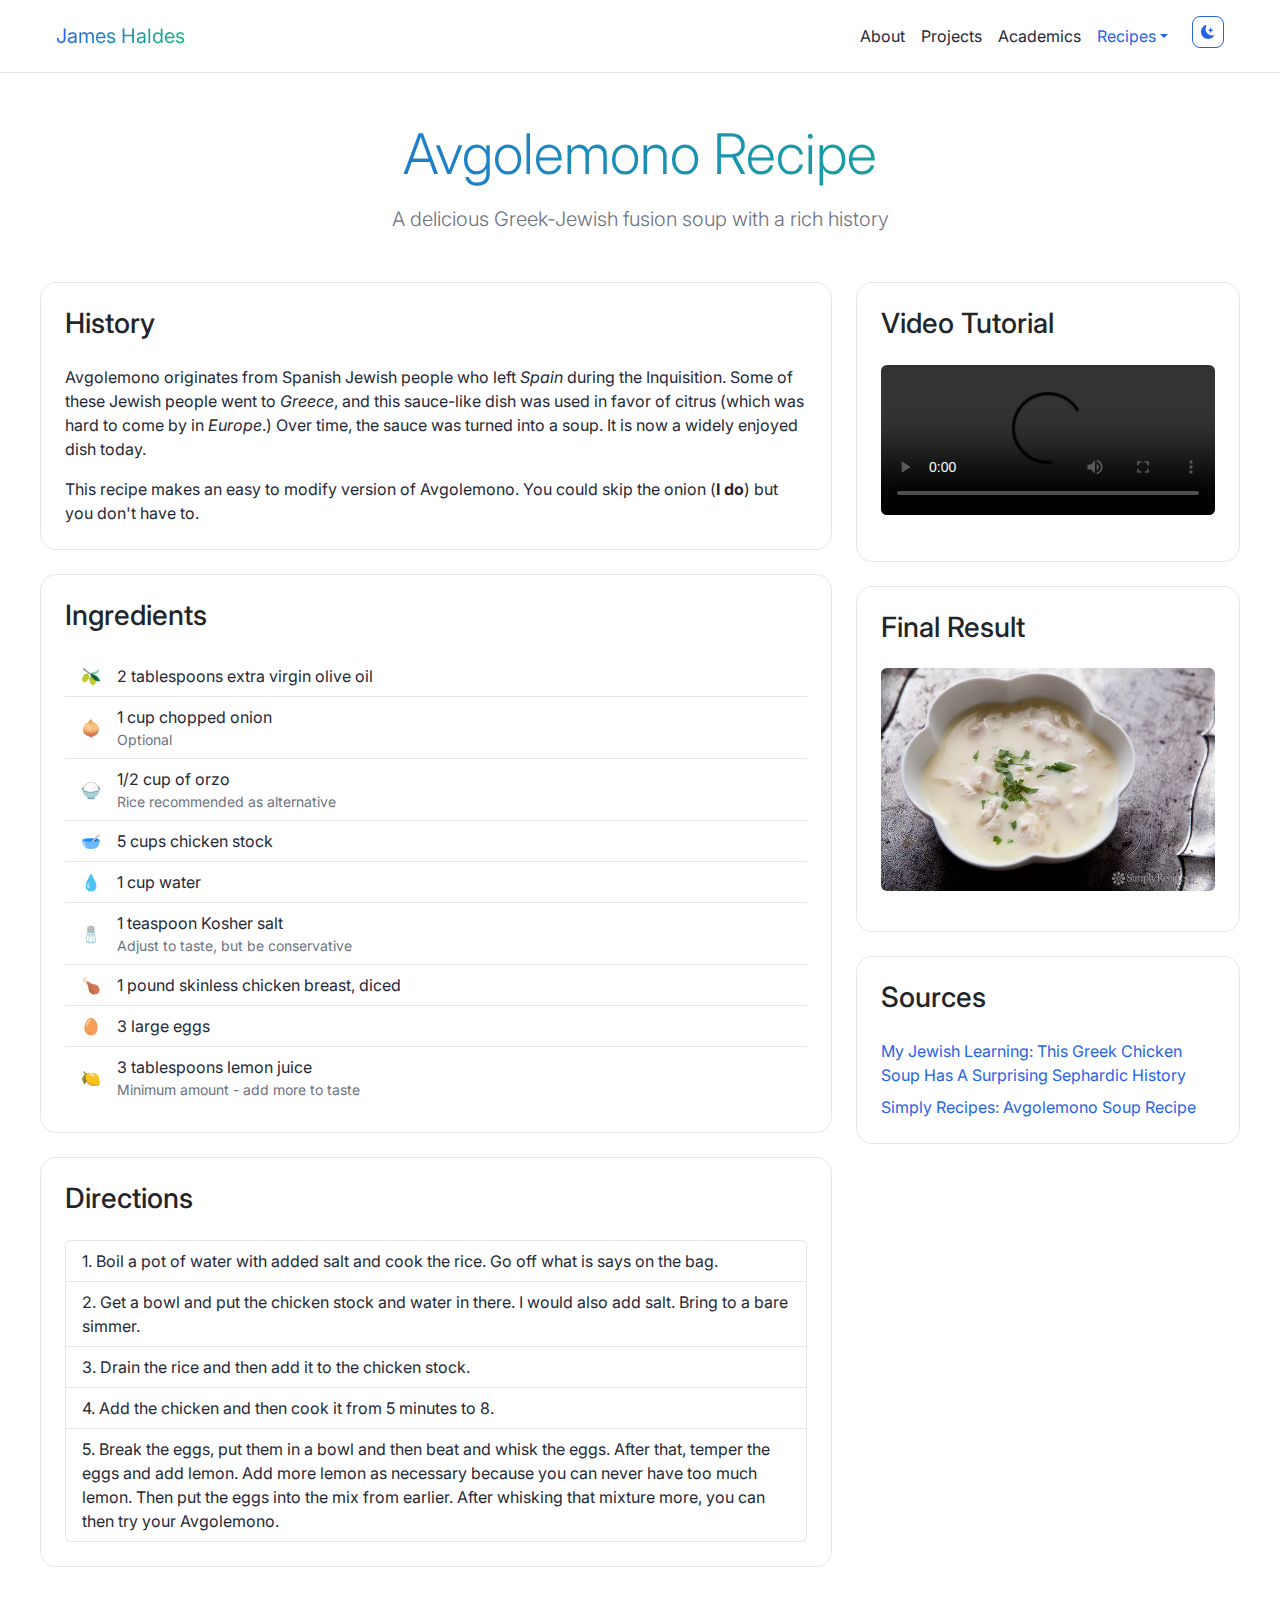
==== Recipe.html @ a3cd4800 "Refactor portfolio and recipe pages with comprehensive design updates" ====
<!DOCTYPE html>
<html lang="en">
    <head>
        <!-- James H. 1st Period -->
        <meta charset="utf-8">
        <title>Avgolemono Recipe | James Haldes</title>
        <meta name="viewport" content="width=device-width, initial-scale=1">
        <link rel="preconnect" href="https://fonts.googleapis.com">
        <link rel="preconnect" href="https://fonts.gstatic.com" crossorigin>
        <link href="https://fonts.googleapis.com/css2?family=Inter:wght@400;500;600;700&display=swap" rel="stylesheet">
        <link href="https://cdn.jsdelivr.net/npm/bootstrap@5.3.3/dist/css/bootstrap.min.css" rel="stylesheet">
        <link href="style/main.css" rel="stylesheet">
        <script src="https://cdn.jsdelivr.net/npm/bootstrap@5.3.3/dist/js/bootstrap.bundle.min.js" defer></script>
    </head>
    <body>
        <nav class="navbar navbar-expand-sm">
            <div class="container">
                <a class="navbar-brand text-gradient" href="index.html">James Haldes</a>
                <button class="navbar-toggler" type="button" data-bs-toggle="collapse" data-bs-target="#navbarNav">
                    <span class="navbar-toggler-icon"></span>
                </button>
                <div class="collapse navbar-collapse" id="navbarNav">
                    <ul class="navbar-nav ms-auto">
                        <li class="nav-item">
                            <a class="nav-link" href="index.html#about">About</a>
                        </li>
                        <li class="nav-item">
                            <a class="nav-link" href="index.html#projects">Projects</a>
                        </li>
                        <li class="nav-item">
                            <a class="nav-link" href="index.html#academics">Academics</a>
                        </li>
                        <li class="nav-item dropdown">
                            <a class="nav-link dropdown-toggle active" href="#" role="button" data-bs-toggle="dropdown">Recipes</a>
                            <ul class="dropdown-menu">
                                <li><a class="dropdown-item" href="Recipe.html">Classic Recipe</a></li>
                                <li><a class="dropdown-item" href="recipeCSS.html">Styled Recipe</a></li>
                                <li><a class="dropdown-item" href="recipe3.html">Modern Recipe</a></li>
                            </ul>
                        </li>
                        <li class="nav-item">
                            <button id="theme-toggle" class="btn btn-sm btn-outline-primary ms-3">
                                <svg xmlns="http://www.w3.org/2000/svg" width="16" height="16" fill="currentColor" class="bi bi-moon-stars" viewBox="0 0 16 16">
                                    <path d="M6 .278a.768.768 0 0 1 .08.858 7.208 7.208 0 0 0-.878 3.46c0 4.021 3.278 7.277 7.318 7.277.527 0 1.04-.055 1.533-.16a.787.787 0 0 1 .81.316.733.733 0 0 1-.031.893A8.349 8.349 0 0 1 8.344 16C3.734 16 0 12.286 0 7.71 0 4.266 2.114 1.312 5.124.06A.752.752 0 0 1 6 .278z"/>
                                    <path d="M10.794 3.148a.217.217 0 0 1 .412 0l.387 1.162c.173.518.579.924 1.097 1.097l1.162.387a.217.217 0 0 1 0 .412l-1.162.387a1.734 1.734 0 0 0-1.097 1.097l-.387 1.162a.217.217 0 0 1-.412 0l-.387-1.162A1.734 1.734 0 0 0 9.31 6.593l-1.162-.387a.217.217 0 0 1 0-.412l1.162-.387a1.734 1.734 0 0 0 1.097-1.097l.387-1.162z"/>
                                </svg>
                            </button>
                        </li>
                    </ul>
                </div>
            </div>
        </nav>

        <main class="container section animate-fade-in">
            <header class="text-center mb-5">
                <h1 class="display-4 text-gradient">Avgolemono Recipe</h1>
                <p class="lead">A delicious Greek-Jewish fusion soup with a rich history</p>
            </header>

            <div class="row">
                <div class="col-lg-8">
                    <div class="card mb-4">
                        <div class="card-body">
                            <h2 class="h3 mb-4">History</h2>
                            <p>Avgolemono originates from Spanish Jewish people who left <i>Spain</i> during the Inquisition. Some of these Jewish people went to <i>Greece</i>, and this sauce-like dish was used in favor of citrus (which was hard to come by in <i>Europe</i>.) Over time, the sauce was turned into a soup. It is now a widely enjoyed dish today.</p>
                            <p class="mb-0">This recipe makes an easy to modify version of Avgolemono. You could skip the onion (<b>I do</b>) but you don't have to.</p>
                        </div>
                    </div>

                    <div class="card mb-4">
                        <div class="card-body">
                            <h2 class="h3 mb-4">Ingredients</h2>
                            <ul class="list-group list-group-flush">
                                <li class="list-group-item d-flex align-items-center">
                                    <span class="me-3">🫒</span>
                                    <div>
                                        <span>2 tablespoons extra virgin olive oil</span>
                                    </div>
                                </li>
                                <li class="list-group-item d-flex align-items-center">
                                    <span class="me-3">🧅</span>
                                    <div>
                                        <span>1 cup chopped onion</span>
                                        <small class="d-block text-muted">Optional</small>
                                    </div>
                                </li>
                                <li class="list-group-item d-flex align-items-center">
                                    <span class="me-3">🍚</span>
                                    <div>
                                        <span>1/2 cup of orzo</span>
                                        <small class="d-block text-muted">Rice recommended as alternative</small>
                                    </div>
                                </li>
                                <li class="list-group-item d-flex align-items-center">
                                    <span class="me-3">🥣</span>
                                    <div>
                                        <span>5 cups chicken stock</span>
                                    </div>
                                </li>
                                <li class="list-group-item d-flex align-items-center">
                                    <span class="me-3">💧</span>
                                    <div>
                                        <span>1 cup water</span>
                                    </div>
                                </li>
                                <li class="list-group-item d-flex align-items-center">
                                    <span class="me-3">🧂</span>
                                    <div>
                                        <span>1 teaspoon Kosher salt</span>
                                        <small class="d-block text-muted">Adjust to taste, but be conservative</small>
                                    </div>
                                </li>
                                <li class="list-group-item d-flex align-items-center">
                                    <span class="me-3">🍗</span>
                                    <div>
                                        <span>1 pound skinless chicken breast, diced</span>
                                    </div>
                                </li>
                                <li class="list-group-item d-flex align-items-center">
                                    <span class="me-3">🥚</span>
                                    <div>
                                        <span>3 large eggs</span>
                                    </div>
                                </li>
                                <li class="list-group-item d-flex align-items-center">
                                    <span class="me-3">🍋</span>
                                    <div>
                                        <span>3 tablespoons lemon juice</span>
                                        <small class="d-block text-muted">Minimum amount - add more to taste</small>
                                    </div>
                                </li>
                            </ul>
                        </div>
                    </div>

                    <div class="card">
                        <div class="card-body">
                            <h2 class="h3 mb-4">Directions</h2>
                            <ol class="list-group list-group-numbered">
                                <li class="list-group-item">Boil a pot of water with added salt and cook the rice. Go off what is says on the bag.</li>
                                <li class="list-group-item">Get a bowl and put the chicken stock and water in there. I would also add salt. Bring to a bare simmer.</li>
                                <li class="list-group-item">Drain the rice and then add it to the chicken stock.</li>
                                <li class="list-group-item">Add the chicken and then cook it from 5 minutes to 8.</li>
                                <li class="list-group-item">Break the eggs, put them in a bowl and then beat and whisk the eggs. After that, temper the eggs and add lemon. Add more lemon as necessary because you can never have too much lemon. Then put the eggs into the mix from earlier. After whisking that mixture more, you can then try your Avgolemono.</li>
                            </ol>
                        </div>
                    </div>
                </div>

                <div class="col-lg-4">
                    <div class="card mb-4">
                        <div class="card-body">
                            <h2 class="h3 mb-4">Video Tutorial</h2>
                            <video class="w-100 rounded mb-3" controls>
                                <source src="Media/videoplayback.mp4" type="video/mp4">
                                Your browser does not support the video tag.
                            </video>
                        </div>
                    </div>

                    <div class="card mb-4">
                        <div class="card-body">
                            <h2 class="h3 mb-4">Final Result</h2>
                            <img src="Media/avgolemono.webp" alt="Avgolemono" class="img-fluid rounded mb-3">
                        </div>
                    </div>

                    <div class="card">
                        <div class="card-body">
                            <h2 class="h3 mb-4">Sources</h2>
                            <ul class="list-unstyled mb-0">
                                <li class="mb-2">
                                    <a href="https://www.myjewishlearning.com/the-nosher/this-greek-chicken-soup-has-a-surprising-sephardic-history/" target="_blank" class="text-decoration-none">
                                        My Jewish Learning: This Greek Chicken Soup Has A Surprising Sephardic History
                                    </a>
                                </li>
                                <li>
                                    <a href="https://www.simplyrecipes.com/recipes/avgolemono_soup/" target="_blank" class="text-decoration-none">
                                        Simply Recipes: Avgolemono Soup Recipe
                                    </a>
                                </li>
                            </ul>
                        </div>
                    </div>
                </div>
            </div>
        </main>

        <!-- Lightbox Overlay -->
        <div class="lightbox-overlay">
            <div class="lightbox-content">
                <button class="lightbox-close">&times;</button>
                <img class="lightbox-image" src="" alt="">
                <div class="lightbox-caption"></div>
            </div>
        </div>

        <script>
            // Theme toggle functionality
            const themeToggle = document.getElementById('theme-toggle');
            const body = document.body;
            
            // Check for saved theme preference
            if (localStorage.getItem('theme') === 'dark') {
                body.classList.add('dark-mode');
            }
            
            themeToggle.addEventListener('click', () => {
                body.classList.toggle('dark-mode');
                localStorage.setItem('theme', body.classList.contains('dark-mode') ? 'dark' : 'light');
            });

            // Lightbox functionality
            const lightboxOverlay = document.querySelector('.lightbox-overlay');
            const lightboxImage = document.querySelector('.lightbox-image');
            const lightboxCaption = document.querySelector('.lightbox-caption');
            const lightboxClose = document.querySelector('.lightbox-close');

            // Get all clickable images
            const clickableImages = document.querySelectorAll('.card-img-top, .img-fluid');

            clickableImages.forEach(img => {
                img.addEventListener('click', () => {
                    lightboxImage.src = img.src;
                    lightboxImage.alt = img.alt;
                    lightboxCaption.textContent = img.alt;
                    lightboxOverlay.classList.add('active');
                    document.body.style.overflow = 'hidden';
                });
            });

            // Close lightbox when clicking the close button or outside the image
            lightboxClose.addEventListener('click', closeLightbox);
            lightboxOverlay.addEventListener('click', (e) => {
                if (e.target === lightboxOverlay) {
                    closeLightbox();
                }
            });

            // Close lightbox when pressing Escape key
            document.addEventListener('keydown', (e) => {
                if (e.key === 'Escape' && lightboxOverlay.classList.contains('active')) {
                    closeLightbox();
                }
            });

            function closeLightbox() {
                lightboxOverlay.classList.remove('active');
                document.body.style.overflow = '';
                lightboxImage.src = '';
            }
        </script>
    </body>
</html>
---- style/main.css ----
:root {
  /* Color system */
  --primary: #2563eb;
  --primary-dark: #1d4ed8;
  --secondary: #10b981;
  --secondary-dark: #059669;
  --background: #ffffff;
  --background-alt: #f3f4f6;
  --text: #1f2937;
  --text-light: #6b7280;
  --border: #e5e7eb;
  
  /* Dark mode colors */
  --dark-background: #111827;
  --dark-background-alt: #1f2937;
  --dark-text: #f9fafb;
  --dark-text-light: #9ca3af;
  --dark-border: #374151;
  
  /* Typography */
  --font-sans: 'Inter', system-ui, -apple-system, sans-serif;
  --font-mono: 'JetBrains Mono', monospace;
  
  /* Spacing */
  --spacing-xs: 0.25rem;
  --spacing-sm: 0.5rem;
  --spacing-md: 1rem;
  --spacing-lg: 1.5rem;
  --spacing-xl: 2rem;
  --spacing-2xl: 3rem;
  
  /* Border radius */
  --radius-sm: 0.25rem;
  --radius-md: 0.5rem;
  --radius-lg: 1rem;
  --radius-full: 9999px;
  
  /* Shadows */
  --shadow-sm: 0 1px 2px 0 rgb(0 0 0 / 0.05);
  --shadow-md: 0 4px 6px -1px rgb(0 0 0 / 0.1);
  --shadow-lg: 0 10px 15px -3px rgb(0 0 0 / 0.1);
}

/* Base styles */
body {
  font-family: var(--font-sans);
  color: var(--text);
  background-color: var(--background);
  line-height: 1.5;
  margin: 0;
  transition: background-color 0.3s, color 0.3s;
}

/* Dark mode */
body.dark-mode {
  color: var(--dark-text);
  background-color: var(--dark-background);
}

/* Typography */
h1, h2, h3, h4, h5, h6 {
  margin-bottom: var(--spacing-md);
  font-weight: 600;
  line-height: 1.2;
  color: var(--text);
}

.dark-mode h1, 
.dark-mode h2, 
.dark-mode h3, 
.dark-mode h4, 
.dark-mode h5, 
.dark-mode h6 {
  color: var(--dark-text);
}

h1 { font-size: 2.5rem; }
h2 { font-size: 2rem; }
h3 { font-size: 1.5rem; }

p { 
  margin-bottom: var(--spacing-md);
  color: var(--text);
}

.dark-mode p {
  color: var(--dark-text);
}

/* Links */
a {
  color: var(--primary);
  transition: color 0.2s;
}

.dark-mode a {
  color: var(--primary);
}

a:hover {
  color: var(--primary-dark);
}

/* Container */
.container {
  width: 100%;
  max-width: 1200px;
  margin: 0 auto;
  padding: 0 var(--spacing-md);
}

/* Card */
.card {
  background-color: var(--background);
  border: 1px solid var(--border);
  border-radius: var(--radius-lg);
  padding: 0;
  transition: transform 0.2s, box-shadow 0.2s;
  overflow: hidden;
}

.card-body {
  padding: var(--spacing-lg);
}

.card:hover {
  transform: translateY(-2px);
  box-shadow: var(--shadow-lg);
}

.dark-mode .card {
  background-color: var(--dark-background-alt);
  border-color: var(--dark-border);
}

.card-img-top {
  width: 100%;
  height: 240px;
  object-fit: cover;
  border-bottom: 1px solid var(--border);
  background-color: var(--background-alt);
}

.dark-mode .card-img-top {
  border-color: var(--dark-border);
  background-color: var(--dark-background);
  filter: brightness(1.1) contrast(1.1);
}

/* List groups */
.list-group-item {
  background-color: var(--background);
  border-color: var(--border);
  color: var(--text);
  transition: background-color 0.3s ease, color 0.3s ease, border-color 0.3s ease;
}

.dark-mode .list-group-item {
  background-color: var(--dark-background-alt);
  border-color: var(--dark-border);
  color: var(--dark-text);
}

/* Button */
.btn {
  display: inline-flex;
  align-items: center;
  justify-content: center;
  padding: var(--spacing-sm) var(--spacing-lg);
  border-radius: var(--radius-md);
  font-weight: 500;
  text-decoration: none;
  transition: all 0.2s;
  cursor: pointer;
  border: 1px solid transparent;
  line-height: 1;
}

.btn svg {
  display: block;
  width: 1em;
  height: 1em;
}

.btn-primary {
  background-color: var(--primary);
  color: white;
  border-color: var(--primary);
}

.btn-primary:hover {
  background-color: var(--primary-dark);
  border-color: var(--primary-dark);
  color: white;
}

.dark-mode .btn-primary {
  background-color: var(--primary);
  color: var(--dark-text);
  border-color: var(--primary);
}

.dark-mode .btn-primary:hover {
  background-color: var(--primary-dark);
  border-color: var(--primary-dark);
  color: var(--dark-text);
}

.btn-secondary {
  background-color: var(--secondary);
  color: white;
  border-color: var(--secondary);
}

.btn-secondary:hover {
  background-color: var(--secondary-dark);
  border-color: var(--secondary-dark);
  color: white;
}

.dark-mode .btn-secondary {
  background-color: var(--secondary);
  color: var(--dark-text);
  border-color: var(--secondary);
}

.dark-mode .btn-secondary:hover {
  background-color: var(--secondary-dark);
  border-color: var(--secondary-dark);
  color: var(--dark-text);
}

.btn-outline-primary {
  color: var(--primary);
  border-color: var(--primary);
  background-color: transparent;
}

.btn-outline-primary:hover {
  background-color: var(--primary);
  color: white;
}

.dark-mode .btn-outline-primary {
  color: var(--dark-text);
  border-color: var(--dark-text);
  background-color: transparent;
}

.dark-mode .btn-outline-primary:hover {
  background-color: var(--dark-text);
  color: var(--dark-background);
  border-color: var(--dark-text);
}

.btn-sm {
  padding: var(--spacing-xs) var(--spacing-xs);
  font-size: 0.875rem;
  min-height: 32px;
  min-width: 32px;
}

/* Navbar */
.navbar {
  position: sticky;
  top: 0;
  z-index: 1000;
  background-color: var(--background);
  border-bottom: 1px solid var(--border);
  padding: var(--spacing-md) 0;
  backdrop-filter: blur(8px);
}

.dark-mode .navbar {
  background-color: var(--dark-background);
  border-color: var(--dark-border);
}

.nav-link {
  color: var(--text);
}

.dark-mode .nav-link {
  color: var(--dark-text);
}

.nav-link:hover {
  color: var(--primary);
}

.dark-mode .nav-link:hover {
  color: var(--primary);
}

.nav-link.active {
  color: var(--primary) !important;
}

.dropdown-menu {
  background-color: var(--background);
  border-color: var(--border);
}

.dark-mode .dropdown-menu {
  background-color: var(--dark-background-alt);
  border-color: var(--dark-border);
}

.dropdown-item {
  color: var(--text);
}

.dark-mode .dropdown-item {
  color: var(--dark-text);
}

.dropdown-item:hover {
  background-color: var(--background-alt);
  color: var(--primary);
}

.dark-mode .dropdown-item:hover {
  background-color: var(--dark-background);
  color: var(--primary);
}

/* Grid */
.grid {
  display: grid;
  gap: var(--spacing-lg);
}

.grid-2 {
  grid-template-columns: repeat(2, 1fr);
}

.grid-3 {
  grid-template-columns: repeat(3, 1fr);
}

@media (max-width: 768px) {
  .grid-2, .grid-3 {
    grid-template-columns: 1fr;
  }
}

/* Utilities */
.text-gradient {
  background: linear-gradient(to right, var(--primary), var(--secondary));
  -webkit-background-clip: text;
  -webkit-text-fill-color: transparent;
}

.text-muted {
  color: var(--text-light) !important;
}

.dark-mode .text-muted {
  color: var(--dark-text-light) !important;
}

.animate-fade-in {
  animation: fadeIn 0.5s ease-in;
}

.animate-slide-up {
  animation: slideUp 0.5s ease-out;
}

@keyframes fadeIn {
  from { opacity: 0; }
  to { opacity: 1; }
}

@keyframes slideUp {
  from { transform: translateY(20px); opacity: 0; }
  to { transform: translateY(0); opacity: 1; }
}

/* Section */
.section {
  padding: var(--spacing-2xl) 0;
}

.bg-light {
  background-color: var(--background-alt) !important;
}

.dark-mode .bg-light {
  background-color: var(--dark-background-alt) !important;
}

/* Image */
.img-fluid {
  max-width: 100%;
  height: auto;
  border-radius: var(--radius-md);
}

/* Footer */
.footer {
  background-color: var(--background-alt);
  padding: var(--spacing-2xl) 0;
  margin-top: var(--spacing-2xl);
}

.dark-mode .footer {
  background-color: var(--dark-background-alt);
}

/* Timeline */
.timeline-content {
  background-color: var(--background-alt);
  color: var(--text);
}

.dark-mode .timeline-content {
  background-color: var(--dark-background-alt);
  color: var(--dark-text);
}

/* Lead text */
.lead {
  color: var(--text-light);
}

.dark-mode .lead {
  color: var(--dark-text-light);
}

/* Code and pre */
code, pre {
  background-color: var(--background-alt);
  color: var(--text);
}

.dark-mode code,
.dark-mode pre {
  background-color: var(--dark-background-alt);
  color: var(--dark-text);
}

/* Form elements */
input, textarea, select {
  background-color: var(--background);
  color: var(--text);
  border-color: var(--border);
}

.dark-mode input,
.dark-mode textarea,
.dark-mode select {
  background-color: var(--dark-background-alt);
  color: var(--dark-text);
  border-color: var(--dark-border);
}

/* Profile image */
.profile-image {
  width: 300px;
  height: 300px;
  object-fit: cover;
  border-radius: 50%;
  box-shadow: var(--shadow-lg);
}

.dark-mode .profile-image {
  border: 2px solid var(--dark-border);
}

/* Project Status */
.project-status {
  display: inline-flex;
  align-items: center;
  gap: var(--spacing-xs);
  padding: var(--spacing-xs) var(--spacing-sm);
  border-radius: var(--radius-full);
  font-size: 0.875rem;
  font-weight: 500;
  margin-bottom: var(--spacing-md);
}

.project-status::before {
  content: '';
  width: 8px;
  height: 8px;
  border-radius: 50%;
  background-color: currentColor;
  animation: pulse 2s infinite;
}

.project-status.in-progress {
  color: var(--primary);
  background-color: color-mix(in srgb, var(--primary) 15%, transparent);
}

.project-status.completed {
  color: var(--secondary);
  background-color: color-mix(in srgb, var(--secondary) 15%, transparent);
}

.dark-mode .project-status.in-progress {
  background-color: color-mix(in srgb, var(--primary) 25%, transparent);
}

.dark-mode .project-status.completed {
  background-color: color-mix(in srgb, var(--secondary) 25%, transparent);
}

@keyframes pulse {
  0% { opacity: 1; }
  50% { opacity: 0.5; }
  100% { opacity: 1; }
}

/* Project card specific styles */
.project-card {
  position: relative;
  overflow: hidden;
}

.project-card .card-img-top {
  transition: transform 0.3s ease;
}

.project-card:hover .card-img-top {
  transform: scale(1.05);
}

.project-card .card-body {
  background: linear-gradient(
    to bottom,
    transparent,
    var(--background-alt) 10%
  );
}

.dark-mode .project-card .card-body {
  background: linear-gradient(
    to bottom,
    transparent,
    var(--dark-background-alt) 10%
  );
}

/* Image Lightbox */
.lightbox-overlay {
  position: fixed;
  top: 0;
  left: 0;
  width: 100%;
  height: 100%;
  background-color: rgba(0, 0, 0, 0.75);
  display: flex;
  align-items: center;
  justify-content: center;
  z-index: 9999;
  backdrop-filter: blur(5px);
  user-select: none;
  -webkit-user-select: none;
  opacity: 0;
  visibility: hidden;
  pointer-events: none;
  transition: opacity 0.2s ease-out, visibility 0s linear 0.2s, background-color 0.3s ease;
}

.dark-mode .lightbox-overlay {
  background-color: rgba(0, 0, 0, 0.6);
}

.lightbox-overlay.active {
  opacity: 1;
  visibility: visible;
  pointer-events: all;
  transition: opacity 0.2s ease-out, visibility 0s linear;
}

.lightbox-content {
  position: relative;
  max-width: 90vw;
  max-height: 85vh;
  display: flex;
  flex-direction: column;
  align-items: center;
  transform: scale(0.98);
  opacity: 0;
  transition: transform 0.25s cubic-bezier(0.4, 0.0, 0.2, 1),
              opacity 0.2s ease-out;
  will-change: transform, opacity;
}

.lightbox-overlay.active .lightbox-content {
  transform: scale(1);
  opacity: 1;
}

.lightbox-image {
  max-width: 90vw;
  max-height: 80vh;
  border-radius: var(--radius-lg);
  box-shadow: var(--shadow-lg);
  object-fit: contain;
  transform: scale(0.98);
  opacity: 0;
  transition: transform 0.25s cubic-bezier(0.4, 0.0, 0.2, 1),
              opacity 0.2s ease-out;
  will-change: transform, opacity;
}

.lightbox-overlay.active .lightbox-image {
  transform: scale(1);
  opacity: 1;
}

.lightbox-close {
  position: absolute;
  top: -40px;
  right: 0;
  background-color: var(--dark-background-alt);
  border: 1px solid var(--dark-text);
  border-radius: var(--radius-md);
  padding: var(--spacing-xs) var(--spacing-sm);
  cursor: pointer;
  color: var(--dark-text);
  font-size: 0.875rem;
  font-weight: 500;
  text-transform: uppercase;
  letter-spacing: 0.05em;
  transition: all 0.2s cubic-bezier(0.34, 1.56, 0.64, 1);
  z-index: 10000;
  display: inline-flex;
  align-items: center;
  gap: var(--spacing-xs);
}

.lightbox-close::before {
  content: 'esc';
  font-size: 0.75rem;
  opacity: 0.8;
}

.lightbox-close:hover {
  background-color: var(--dark-text);
  color: var(--dark-background);
  transform: translateY(-2px);
}

.lightbox-caption {
  position: absolute;
  bottom: var(--spacing-xl);
  left: 50%;
  transform: translateX(-50%);
  text-align: center;
  color: var(--dark-text);
  font-size: 1rem;
  background-color: var(--dark-background-alt);
  padding: var(--spacing-sm) var(--spacing-lg);
  border-radius: var(--radius-full);
  opacity: 0;
  transition: opacity 0.3s ease;
  box-shadow: var(--shadow-md);
  pointer-events: none;
  max-width: 90vw;
  overflow: hidden;
  text-overflow: ellipsis;
}

.lightbox-overlay.active .lightbox-caption {
  opacity: 1;
}

@media (max-width: 768px) {
  .lightbox-close {
    top: calc(-1 * var(--spacing-lg));
    padding: var(--spacing-xs) var(--spacing-md);
  }
  
  .lightbox-caption {
    font-size: 0.875rem;
    padding: var(--spacing-xs) var(--spacing-md);
    bottom: var(--spacing-lg);
  }
  
  .lightbox-image {
    max-width: 95vw;
    max-height: 75vh;
  }
}

/* Make images clickable */
.card-img-top,
.profile-image,
.img-fluid {
  cursor: pointer;
  user-select: none;
  -webkit-user-select: none;
}

@media (max-width: 768px) {
  .lightbox-close {
    top: var(--spacing-lg);
    right: var(--spacing-lg);
  }
  
  .lightbox-caption {
    font-size: 0.875rem;
    padding: var(--spacing-xs) var(--spacing-md);
    bottom: var(--spacing-lg);
  }
  
  .lightbox-image {
    max-width: 95vw;
    max-height: 75vh;
  }
}

.course-name {
  font-weight: 500;
  color: var(--text);
  transition: color 0.3s ease;
}

.dark-mode .course-name {
  color: var(--dark-text);
}

.dark-mode small.text-muted {
  color: var(--dark-text-light) !important;
  opacity: 0.8;
}
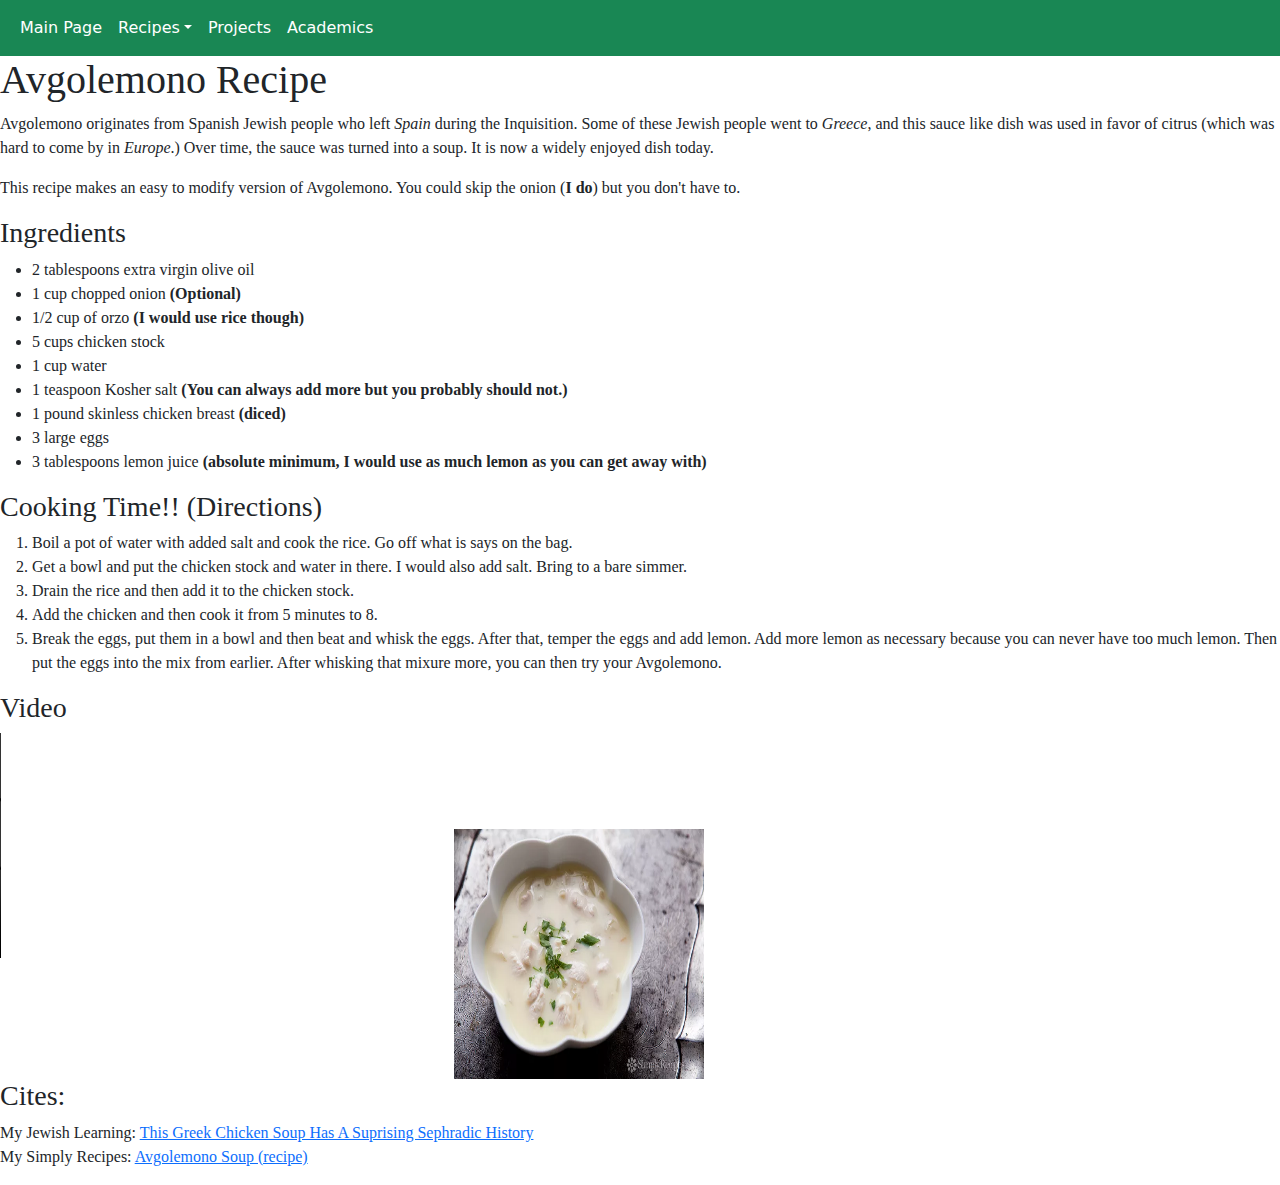
==== commit b4571003: "I really hope this doesn't push to main :)" ====
--- a/Recipe.html
+++ b/Recipe.html
@@ -3,252 +3,68 @@
     <head>
         <!-- James H. 1st Period -->
         <meta charset="utf-8">
-        <title>Avgolemono Recipe | James Haldes</title>
-        <meta name="viewport" content="width=device-width, initial-scale=1">
-        <link rel="preconnect" href="https://fonts.googleapis.com">
-        <link rel="preconnect" href="https://fonts.gstatic.com" crossorigin>
-        <link href="https://fonts.googleapis.com/css2?family=Inter:wght@400;500;600;700&display=swap" rel="stylesheet">
-        <link href="https://cdn.jsdelivr.net/npm/bootstrap@5.3.3/dist/css/bootstrap.min.css" rel="stylesheet">
-        <link href="style/main.css" rel="stylesheet">
-        <script src="https://cdn.jsdelivr.net/npm/bootstrap@5.3.3/dist/js/bootstrap.bundle.min.js" defer></script>
+        <title>James's Recipe</title>
+        <link href="https://cdn.jsdelivr.net/npm/bootstrap@5.3.3/dist/css/bootstrap.min.css" rel="stylesheet" integrity="sha384-QWTKZyjpPEjISv5WaRU9OFeRpok6YctnYmDr5pNlyT2bRjXh0JMhjY6hW+ALEwIH" crossorigin="anonymous">
+        <script src="https://cdn.jsdelivr.net/npm/bootstrap@5.3.3/dist/js/bootstrap.bundle.min.js" integrity="sha384-YvpcrYf0tY3lHB60NNkmXc5s9fDVZLESaAA55NDzOxhy9GkcIdslK1eN7N6jIeHz" crossorigin="anonymous"></script>
     </head>
-    <body>
-        <nav class="navbar navbar-expand-sm">
-            <div class="container">
-                <a class="navbar-brand text-gradient" href="index.html">James Haldes</a>
-                <button class="navbar-toggler" type="button" data-bs-toggle="collapse" data-bs-target="#navbarNav">
-                    <span class="navbar-toggler-icon"></span>
-                </button>
-                <div class="collapse navbar-collapse" id="navbarNav">
-                    <ul class="navbar-nav ms-auto">
-                        <li class="nav-item">
-                            <a class="nav-link" href="index.html#about">About</a>
-                        </li>
-                        <li class="nav-item">
-                            <a class="nav-link" href="index.html#projects">Projects</a>
-                        </li>
-                        <li class="nav-item">
-                            <a class="nav-link" href="index.html#academics">Academics</a>
-                        </li>
-                        <li class="nav-item dropdown">
-                            <a class="nav-link dropdown-toggle active" href="#" role="button" data-bs-toggle="dropdown">Recipes</a>
-                            <ul class="dropdown-menu">
-                                <li><a class="dropdown-item" href="Recipe.html">Classic Recipe</a></li>
-                                <li><a class="dropdown-item" href="recipeCSS.html">Styled Recipe</a></li>
-                                <li><a class="dropdown-item" href="recipe3.html">Modern Recipe</a></li>
-                            </ul>
-                        </li>
-                        <li class="nav-item">
-                            <button id="theme-toggle" class="btn btn-sm btn-outline-primary ms-3">
-                                <svg xmlns="http://www.w3.org/2000/svg" width="16" height="16" fill="currentColor" class="bi bi-moon-stars" viewBox="0 0 16 16">
-                                    <path d="M6 .278a.768.768 0 0 1 .08.858 7.208 7.208 0 0 0-.878 3.46c0 4.021 3.278 7.277 7.318 7.277.527 0 1.04-.055 1.533-.16a.787.787 0 0 1 .81.316.733.733 0 0 1-.031.893A8.349 8.349 0 0 1 8.344 16C3.734 16 0 12.286 0 7.71 0 4.266 2.114 1.312 5.124.06A.752.752 0 0 1 6 .278z"/>
-                                    <path d="M10.794 3.148a.217.217 0 0 1 .412 0l.387 1.162c.173.518.579.924 1.097 1.097l1.162.387a.217.217 0 0 1 0 .412l-1.162.387a1.734 1.734 0 0 0-1.097 1.097l-.387 1.162a.217.217 0 0 1-.412 0l-.387-1.162A1.734 1.734 0 0 0 9.31 6.593l-1.162-.387a.217.217 0 0 1 0-.412l1.162-.387a1.734 1.734 0 0 0 1.097-1.097l.387-1.162z"/>
-                                </svg>
-                            </button>
-                        </li>
+    <body style="background-color:563A9C;">
+        <nav class="navbar navbar-expand-sm bg-success navbar-dark">
+            <div class="container-fluid">
+                <ul class="navbar-nav">
+                    <li class="nav-item">
+                        <a class="nav-link active" href="index.html">Main Page</a>
+                    </li>
+                    <li class="nav-item dropdown">
+                    <a class="nav-link dropdown-toggle active" href="#" role="button" data-bs-toggle="dropdown">Recipes</a>
+                    <ul class="dropdown-menu">
+                        <li><a class="dropdown-item" href="Recipe.html">Recipe 0</a></li>
+                        <li><a class="dropdown-item" href="recipeCSS.html">Recipe 1</a></li>                      <li><a class="dropdown-item" href="recipe3.html">Recipe 2</a></li>
                     </ul>
-                </div>
+                    </li>
+                    <li class="nav-item">
+                        <a class="nav-link active" href="pProject.html">Projects</a>
+                    </li>
+                    <li class="nav-item">
+                        <a class="nav-link active" href="pSchool.html">Academics</a>
+                    </li>
+                </ul>
             </div>
         </nav>
-
-        <main class="container section animate-fade-in">
-            <header class="text-center mb-5">
-                <h1 class="display-4 text-gradient">Avgolemono Recipe</h1>
-                <p class="lead">A delicious Greek-Jewish fusion soup with a rich history</p>
-            </header>
-
-            <div class="row">
-                <div class="col-lg-8">
-                    <div class="card mb-4">
-                        <div class="card-body">
-                            <h2 class="h3 mb-4">History</h2>
-                            <p>Avgolemono originates from Spanish Jewish people who left <i>Spain</i> during the Inquisition. Some of these Jewish people went to <i>Greece</i>, and this sauce-like dish was used in favor of citrus (which was hard to come by in <i>Europe</i>.) Over time, the sauce was turned into a soup. It is now a widely enjoyed dish today.</p>
-                            <p class="mb-0">This recipe makes an easy to modify version of Avgolemono. You could skip the onion (<b>I do</b>) but you don't have to.</p>
-                        </div>
-                    </div>
-
-                    <div class="card mb-4">
-                        <div class="card-body">
-                            <h2 class="h3 mb-4">Ingredients</h2>
-                            <ul class="list-group list-group-flush">
-                                <li class="list-group-item d-flex align-items-center">
-                                    <span class="me-3">🫒</span>
-                                    <div>
-                                        <span>2 tablespoons extra virgin olive oil</span>
-                                    </div>
-                                </li>
-                                <li class="list-group-item d-flex align-items-center">
-                                    <span class="me-3">🧅</span>
-                                    <div>
-                                        <span>1 cup chopped onion</span>
-                                        <small class="d-block text-muted">Optional</small>
-                                    </div>
-                                </li>
-                                <li class="list-group-item d-flex align-items-center">
-                                    <span class="me-3">🍚</span>
-                                    <div>
-                                        <span>1/2 cup of orzo</span>
-                                        <small class="d-block text-muted">Rice recommended as alternative</small>
-                                    </div>
-                                </li>
-                                <li class="list-group-item d-flex align-items-center">
-                                    <span class="me-3">🥣</span>
-                                    <div>
-                                        <span>5 cups chicken stock</span>
-                                    </div>
-                                </li>
-                                <li class="list-group-item d-flex align-items-center">
-                                    <span class="me-3">💧</span>
-                                    <div>
-                                        <span>1 cup water</span>
-                                    </div>
-                                </li>
-                                <li class="list-group-item d-flex align-items-center">
-                                    <span class="me-3">🧂</span>
-                                    <div>
-                                        <span>1 teaspoon Kosher salt</span>
-                                        <small class="d-block text-muted">Adjust to taste, but be conservative</small>
-                                    </div>
-                                </li>
-                                <li class="list-group-item d-flex align-items-center">
-                                    <span class="me-3">🍗</span>
-                                    <div>
-                                        <span>1 pound skinless chicken breast, diced</span>
-                                    </div>
-                                </li>
-                                <li class="list-group-item d-flex align-items-center">
-                                    <span class="me-3">🥚</span>
-                                    <div>
-                                        <span>3 large eggs</span>
-                                    </div>
-                                </li>
-                                <li class="list-group-item d-flex align-items-center">
-                                    <span class="me-3">🍋</span>
-                                    <div>
-                                        <span>3 tablespoons lemon juice</span>
-                                        <small class="d-block text-muted">Minimum amount - add more to taste</small>
-                                    </div>
-                                </li>
-                            </ul>
-                        </div>
-                    </div>
-
-                    <div class="card">
-                        <div class="card-body">
-                            <h2 class="h3 mb-4">Directions</h2>
-                            <ol class="list-group list-group-numbered">
-                                <li class="list-group-item">Boil a pot of water with added salt and cook the rice. Go off what is says on the bag.</li>
-                                <li class="list-group-item">Get a bowl and put the chicken stock and water in there. I would also add salt. Bring to a bare simmer.</li>
-                                <li class="list-group-item">Drain the rice and then add it to the chicken stock.</li>
-                                <li class="list-group-item">Add the chicken and then cook it from 5 minutes to 8.</li>
-                                <li class="list-group-item">Break the eggs, put them in a bowl and then beat and whisk the eggs. After that, temper the eggs and add lemon. Add more lemon as necessary because you can never have too much lemon. Then put the eggs into the mix from earlier. After whisking that mixture more, you can then try your Avgolemono.</li>
-                            </ol>
-                        </div>
-                    </div>
-                </div>
-
-                <div class="col-lg-4">
-                    <div class="card mb-4">
-                        <div class="card-body">
-                            <h2 class="h3 mb-4">Video Tutorial</h2>
-                            <video class="w-100 rounded mb-3" controls>
-                                <source src="Media/videoplayback.mp4" type="video/mp4">
-                                Your browser does not support the video tag.
-                            </video>
-                        </div>
-                    </div>
-
-                    <div class="card mb-4">
-                        <div class="card-body">
-                            <h2 class="h3 mb-4">Final Result</h2>
-                            <img src="Media/avgolemono.webp" alt="Avgolemono" class="img-fluid rounded mb-3">
-                        </div>
-                    </div>
-
-                    <div class="card">
-                        <div class="card-body">
-                            <h2 class="h3 mb-4">Sources</h2>
-                            <ul class="list-unstyled mb-0">
-                                <li class="mb-2">
-                                    <a href="https://www.myjewishlearning.com/the-nosher/this-greek-chicken-soup-has-a-surprising-sephardic-history/" target="_blank" class="text-decoration-none">
-                                        My Jewish Learning: This Greek Chicken Soup Has A Surprising Sephardic History
-                                    </a>
-                                </li>
-                                <li>
-                                    <a href="https://www.simplyrecipes.com/recipes/avgolemono_soup/" target="_blank" class="text-decoration-none">
-                                        Simply Recipes: Avgolemono Soup Recipe
-                                    </a>
-                                </li>
-                            </ul>
-                        </div>
-                    </div>
-                </div>
-            </div>
-        </main>
-
-        <!-- Lightbox Overlay -->
-        <div class="lightbox-overlay">
-            <div class="lightbox-content">
-                <button class="lightbox-close">&times;</button>
-                <img class="lightbox-image" src="" alt="">
-                <div class="lightbox-caption"></div>
-            </div>
+        <div style="font-family: 'Times New Roman', Times, serif;">
+            <h1>Avgolemono Recipe</h1>
+            <p>Avgolemono originates from Spanish Jewish people who left <i>Spain</i> during the Inquisition. Some of these Jewish people went to <i>Greece</i>, and this sauce like dish was used in favor of citrus (which was hard to come by in <i>Europe</i>.) Over time, the sauce was turned into a soup. It is now a widely enjoyed dish today.</p>
+            <p>This recipe makes an easy to modify version of Avgolemono. You could skip the onion (<b>I do</b>) but you don't have to.</p>
+            <h3>Ingredients</h3>
+            <ul>
+                <li>2 tablespoons extra virgin olive oil</li>
+                <li>1 cup chopped onion <b>(Optional)</b></li>
+                <li>1/2 cup of orzo <b>(I would use rice though)</b></li>
+                <li>5 cups chicken stock</li>
+                <li>1 cup water</li>
+                <li>1 teaspoon Kosher salt <b>(You can always add more but you probably should not.)</b></li>
+                <li>1 pound skinless chicken breast <b>(diced)</b></li>
+                <li>3 large eggs</li>
+                <li>3 tablespoons lemon juice <b>(absolute minimum, I would use as much lemon as you can get away with)</b></li>
+            </ul>
+            <h3>Cooking Time!! (Directions)</h3>
+            <ol>
+                <li>Boil a pot of water with added salt and cook the rice. Go off what is says on the bag.</li>
+                <li>Get a bowl and put the chicken stock and water in there. I would also add salt. Bring to a bare simmer.</li>
+                <li>Drain the rice and then add it to the chicken stock.</li>
+                <li>Add the chicken and then cook it from 5 minutes to 8.</li>
+                <li>Break the eggs, put them in a bowl and then beat and whisk the eggs. After that, temper the eggs and add lemon.  Add more lemon as necessary because you can never have too much lemon. Then put the eggs into the mix from earlier. After whisking that mixure more, you can then try your Avgolemono.</li>
+            </ol>
+            <h3>Video</h3>
+            <video width="450" height="225" controls autoplay>
+                <source src="Media/videoplayback.mp4" type="video/mp4">
+            </video>
+            <img src="Media/avgolemono.webp" alt="Avgolemono" width="250" height="250">
+            <h3>Cites:</h3>
+            <p>
+                My Jewish Learning: <a href="https://www.myjewishlearning.com/the-nosher/this-greek-chicken-soup-has-a-surprising-sephardic-history/" target="_blank">This Greek Chicken Soup Has A Suprising Sephradic History</a>
+                <br>
+                My Simply Recipes: <a href="https://www.simplyrecipes.com/recipes/avgolemono_soup/" target="_blank">Avgolemono Soup (recipe)</a>
+            </p>
         </div>
-
-        <script>
-            // Theme toggle functionality
-            const themeToggle = document.getElementById('theme-toggle');
-            const body = document.body;
-            
-            // Check for saved theme preference
-            if (localStorage.getItem('theme') === 'dark') {
-                body.classList.add('dark-mode');
-            }
-            
-            themeToggle.addEventListener('click', () => {
-                body.classList.toggle('dark-mode');
-                localStorage.setItem('theme', body.classList.contains('dark-mode') ? 'dark' : 'light');
-            });
-
-            // Lightbox functionality
-            const lightboxOverlay = document.querySelector('.lightbox-overlay');
-            const lightboxImage = document.querySelector('.lightbox-image');
-            const lightboxCaption = document.querySelector('.lightbox-caption');
-            const lightboxClose = document.querySelector('.lightbox-close');
-
-            // Get all clickable images
-            const clickableImages = document.querySelectorAll('.card-img-top, .img-fluid');
-
-            clickableImages.forEach(img => {
-                img.addEventListener('click', () => {
-                    lightboxImage.src = img.src;
-                    lightboxImage.alt = img.alt;
-                    lightboxCaption.textContent = img.alt;
-                    lightboxOverlay.classList.add('active');
-                    document.body.style.overflow = 'hidden';
-                });
-            });
-
-            // Close lightbox when clicking the close button or outside the image
-            lightboxClose.addEventListener('click', closeLightbox);
-            lightboxOverlay.addEventListener('click', (e) => {
-                if (e.target === lightboxOverlay) {
-                    closeLightbox();
-                }
-            });
-
-            // Close lightbox when pressing Escape key
-            document.addEventListener('keydown', (e) => {
-                if (e.key === 'Escape' && lightboxOverlay.classList.contains('active')) {
-                    closeLightbox();
-                }
-            });
-
-            function closeLightbox() {
-                lightboxOverlay.classList.remove('active');
-                document.body.style.overflow = '';
-                lightboxImage.src = '';
-            }
-        </script>
     </body>
 </html> 